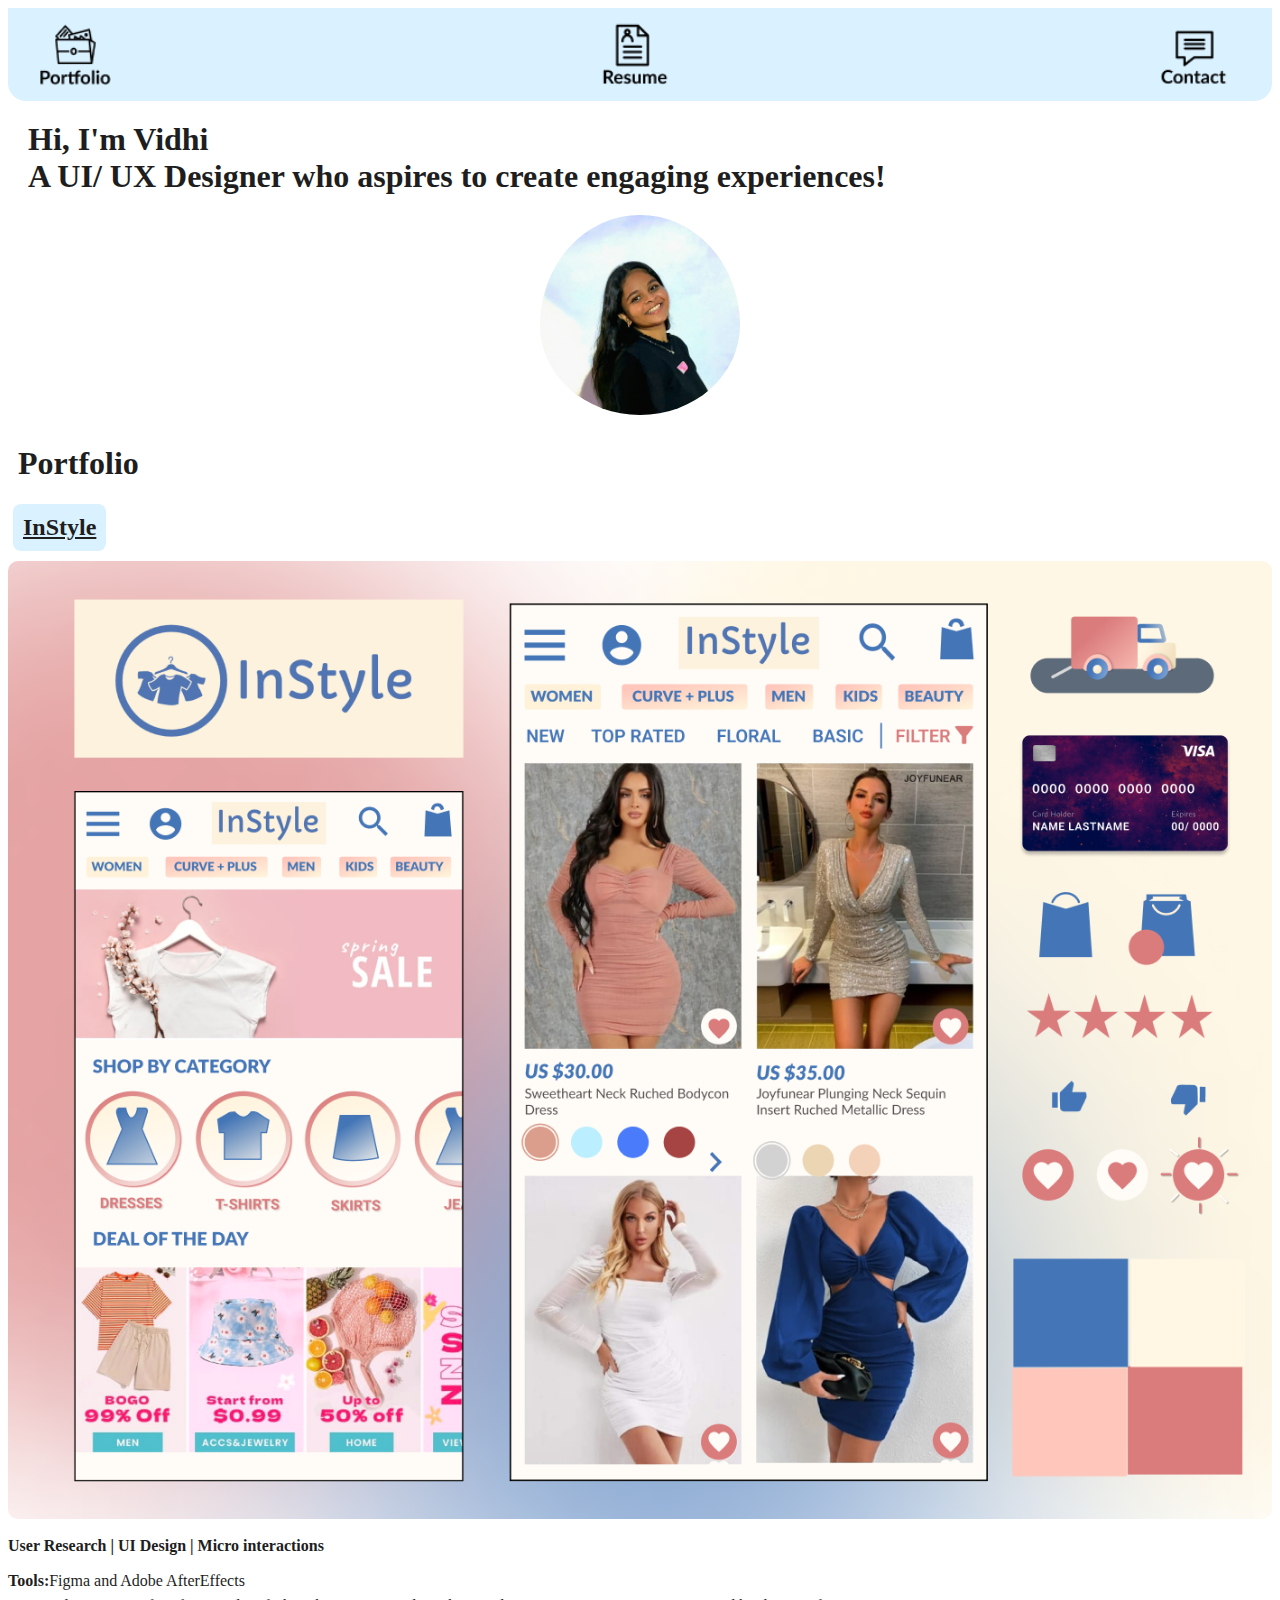
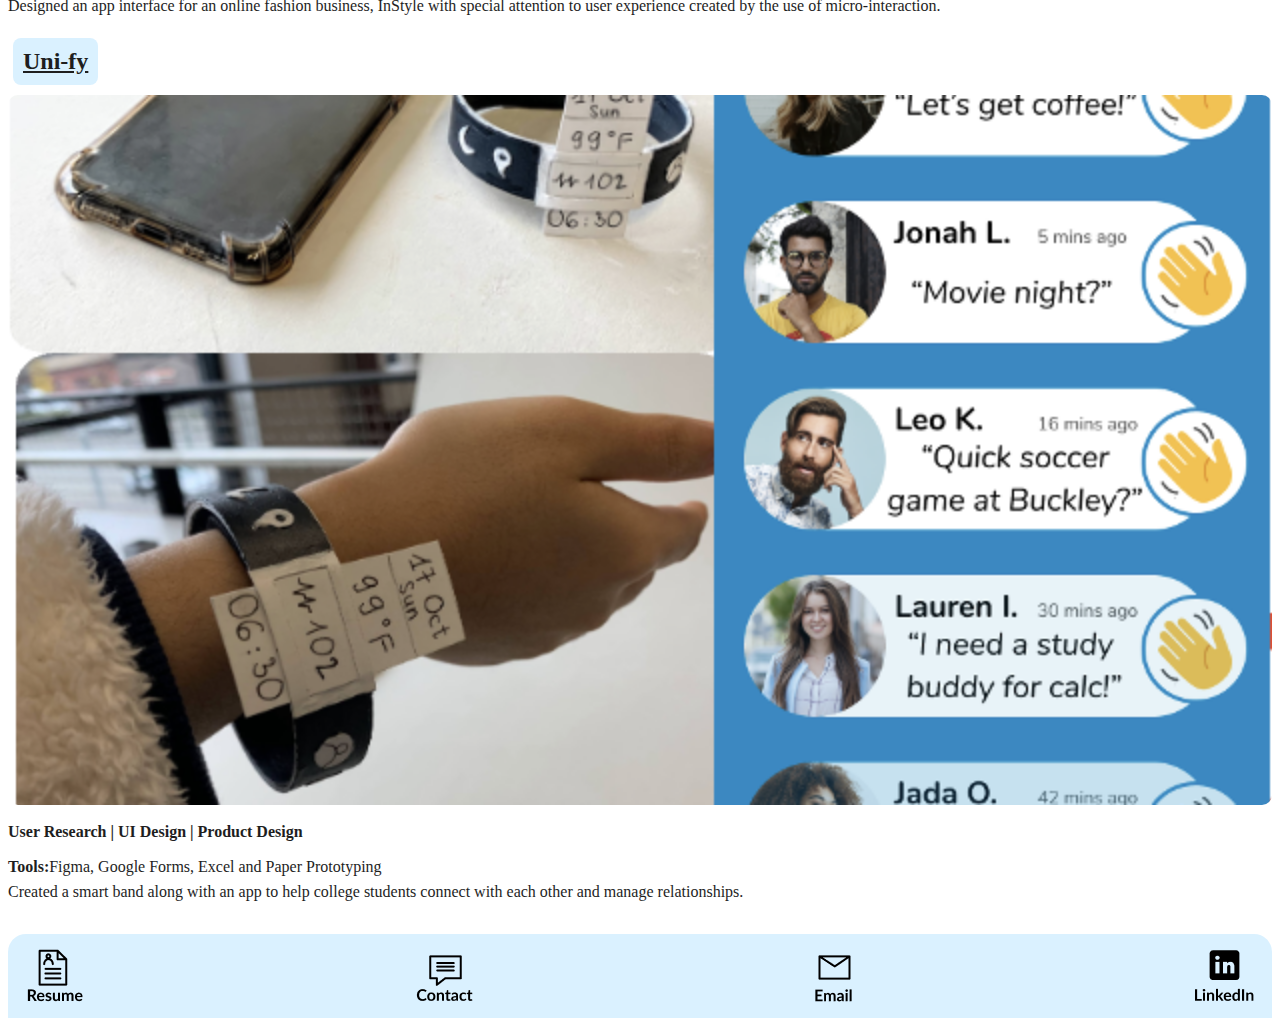
==== HTML/index.html @ ff603905 "changes" ====
<!DOCTYPE html>
<html lang="en-US">

<head>
    <meta charset="UTF-8">
    <meta name="viewport" content="width=device-width, initial-scale=1.0">
    <link rel="stylesheet" href="css/styles.css">
    <title> Home Page </title>
</head>
<body>
   <header>
    <nav>
        <a class = "a" href = "index.html"> <img class = "portfolio" src="images/portfolio.png" alt="portolfio icon" > </a>  
        <a class = "a" href = "reusume.html"> <img class = "resume" src="images/resume.png" alt="resume icon"></a>
        <a class = "a" href = "contact.html"><img class = "contact" src="images/contact.png" alt="contact icon"></a>
    </nav>
   </header>
   <main>
    <div class="intro">
         <h1 class = "intro-heading">
            Hi, I'm Vidhi<br>
            A UI/ UX Designer who aspires to create engaging experiences! </h1>
        <img class="personal-pic" src="images/self.jpeg" alt="Personal picture against a circular background">
    </div>


    <div> <h1>Portfolio</h1>
      
    <div class="intro-portfolio">
        <h2><a class="title" href="Instyle.html">InStyle</a></h2>
        <img class="img" src="images/InStyle.png" alt="Instyle Project cover image">
        <p class="sub-category"><strong>User Research | UI Design | Micro interactions</strong></p>
        <p class="sub-category"><strong>Tools:</strong>Figma and Adobe AfterEffects<br>
        Designed an app interface for an online fashion business, InStyle with special attention to user experience created by the use of micro-interaction.</p>

        <h2><a class="title" href="unify.html">Uni-fy</a></h2>
        <img class="img" src="images/Unify.png" alt="Unify Project cover image">
        <p class="sub-category"><strong>User Research | UI Design | Product Design </strong></p>
        <p class="sub-category-end"><strong>Tools:</strong>Figma, Google Forms, Excel and Paper Prototyping<br>
        Created a smart band along with an app to help college students connect with each other and manage relationships.</p>
    </div>
    </div>
    <footer>
        <a class = "f" href = "reusume.html"> <img src="images/resume.png" alt="resume icon"></a>
        <a class = "f" href = "contact.html"><img src="images/contact.png" alt="contact icon"></a>
        <a class = "f"href ="mailto:vps43@drexel.edu" target="_blank" rel="noopener noreferrer"> <img src = "images/email-logo.png" alt="email logo"></a> 
        <a class="f" href="https://www.linkedin.com/in/vidhi-shah-226502219/" target="_blank" rel="noopener noreferrer"><img src="images/linkedin.png" alt ="linkedIn Logo"></a>
    </footer>
   </main>
</body>
---- HTML/css/styles.css ----
@font-face {
    font-family: "Roboto-black";
    src: url(fonts/Roboto-Black.ttf) format("truetype")
}
@font-face {
    font-family: "Roboto-bold";
    src: url(fonts/Roboto-Bold.ttf) format("truetype")
}
@font-face {
    font-family: "Roboto-medium";
    src: url(fonts/Roboto-Medium.ttf) format("truetype")
}
@font-face {
    font-family: "Roboto-regular";
    src: url(fonts/Roboto-Regular.ttf) format("truetype")
}
@font-face {
    font-family: "Roboto-light";
    src: url(fonts/Roboto-Light.ttf) format("truetype")
}
@font-face {
    font-family: "Roboto-thin";
    src: url(fonts/Roboto-Thin.ttf) format("truetype")
}
@font-face {
    font-family: "Lato-Regular";
    src: url(fonts/Lato-Regular.ttf) format("truetype")
}
@font-face {
    font-family: "Lato-Bold";
    src: url(fonts/Lato-Bold.ttf) format("truetype")
}

:root {
--Roboto-black:"Roboto-black";
--Roboto-bold:"Roboto-bold";
--Roboto-medium:"Roboto-medium";
--Roboto-regular:"Roboto-regular";
--Roboto-light:"Roboto-light";
--Roboto-thin:"Roboto-thin";
--Lato-Regular:"Lato-Regular";
--Lato-Bold:"Lato-Bold";

--blue:#137BC7;
--grey:#4A4A4A;
--black:#1E1E1E;
--lightBlue: #DAF1FF;
--pink: #f6dadb;
--unifyBlue:#c6e7ff; 

}

h1{
    font-family: var(--Roboto-bold);
    color:#1E1E1E;
    margin-top: 10px;
    margin-left: 10px;
    margin-right: 10px;
}

h2{
    font-family: var(--Roboto-medium);
    color:#1E1E1E;
    margin-top: 20px;
    margin-bottom: 10px;
}
p{
    font-family: var(--Lato-Regular);
    color:#1E1E1E;
    margin-left: 10px;
    margin-top:0px;
    margin-bottom: 10px;
    line-height: 25px;
}
.subtopic:hover{
    color:#137BC7;
}
.title:hover{
    color:#137BC7; 
}
.img{
    width:100%;
    margin-bottom: 10px;
    border-radius: 10px;
}
nav{
    font-family: var(--Lato-Bold);
    background-color: #DAF1FF;
    padding:10px;
    border-radius: 0px 0px 18px 18px;
    margin-bottom: 20px;
    color: #1E1E1E;
}

.intro-heading{
    margin: auto; 
    padding-left:20px;
    padding-right: 20px;
    padding-bottom:20px;
 }
.personal-pic{ 
    display: block;
    margin: auto;
    border-radius: 50%;
    max-width: 200px;
    padding-bottom:20px;

}

footer{
    font-family: var(--Lato-Bold);
    background-color: #DAF1FF;
    padding: 10px; 
    border-radius: 18px 18px 0px 0px;
    margin-top: 30px;
    display: flex;
    flex-direction: row;
    flex-wrap:nowrap;
    justify-content: space-between;
    align-items: center;
    align-content: space-between;
}
.subtopic{
    margin-top: 20px;
    margin-bottom: 10px;
}

a:link {
    color:#1E1E1E;
  }
  
a:visited {
    color: #4A4A4A;
  }
  
a:hover {
    color:#137BC7;
  }
  
a:active {
    color: #137BC7;
    text-decoration: underline;
  }
  .title{
    display: inline-block;
    background-color:#DAF1FF;
    border-radius: 8px;
    padding: 10px;
    text-align: center;
  }
 
  a{
    margin-left: 5px;
    margin-right: 5px;

}

.Instyle{
    border-radius: 8px;
    background-color:var(--pink);
    padding:10px;
}
button{
  color:#DAF1FF;
  background-color: #137BC7;
  padding-left: 13px;
  padding-right: 13px;
  padding-top: 5px;
  padding-bottom: 5px;
  text-align: center;
  float: right;
  border-radius: 8px;
  border-color: none;
}
.send{
    color:#DAF1FF;
    background-color: #137BC7;
    padding-left: 13px;
    margin-top: 10px;
    padding-right: 13px;
    padding-top: 5px;
    padding-bottom: 5px;
    text-align: center;
    float: right;
    border-radius: 8px;
    border-color: none;
  }
button:hover{
    color:#DAF1FF;
  background-color: #1E1E1E;
}
button.previous{
    float: left;  
}
.unify{
    background-color:#c6e7ff;
    padding:10px;
    border-radius: 8px;
}

#fcf-form {
    display:block;
}


.fcf-form-group {
    margin-bottom: 20px;
}

.fcf-input-group {
    position: relative;
    display: -ms-flexbox;
    display: flex;
    -ms-flex-wrap: wrap;
    flex-wrap: wrap;
    -ms-flex-align: stretch;
    align-items: stretch;
    width: 100%;
}

.fcf-form-control {
    display: block;
    width: 100%;
    padding: 20px;
    line-height: 1.5;
    color:#1E1E1E;
    background-color:#c6e7ff;
    background-clip: padding-box;
    border: 1px solid #c6e7ff;
    border-radius: 8px;
}
.form{
    margin-top: 20px;
    margin-bottom:5px;

}
.nyt{
    border: 1px solid #1E1E1E;
}

nav {
    display: flex;
    flex-direction: row;
    flex-wrap:nowrap;
    justify-content: space-between;
    align-items: center;
    align-content: space-between;
  }

.a{
    width: 75%;
    margin-left:20px;
    align-items: center;
    justify-content:center;
    border-radius: 0px;
    padding:0px;
    align-self: center;
    max-width: 100px;
}
.f{
    max-width: 100px;
}
img{
    width:100%;
}
.resume{
    width:75%;
}
.contact{
    width:75%;
}
.portfolio{
    width:75%;
}

.border{
    border: solid #1E1E1E 1px;
    margin-top: 20px;  
}
.sub-category{
    margin-left: 0px;
}
.sub-category-end{
    margin-left:0px;
    margin-bottom:0px;
}
.duration{
    margin-top: 10px;
}
.topic{
    margin-left: 10px;
}
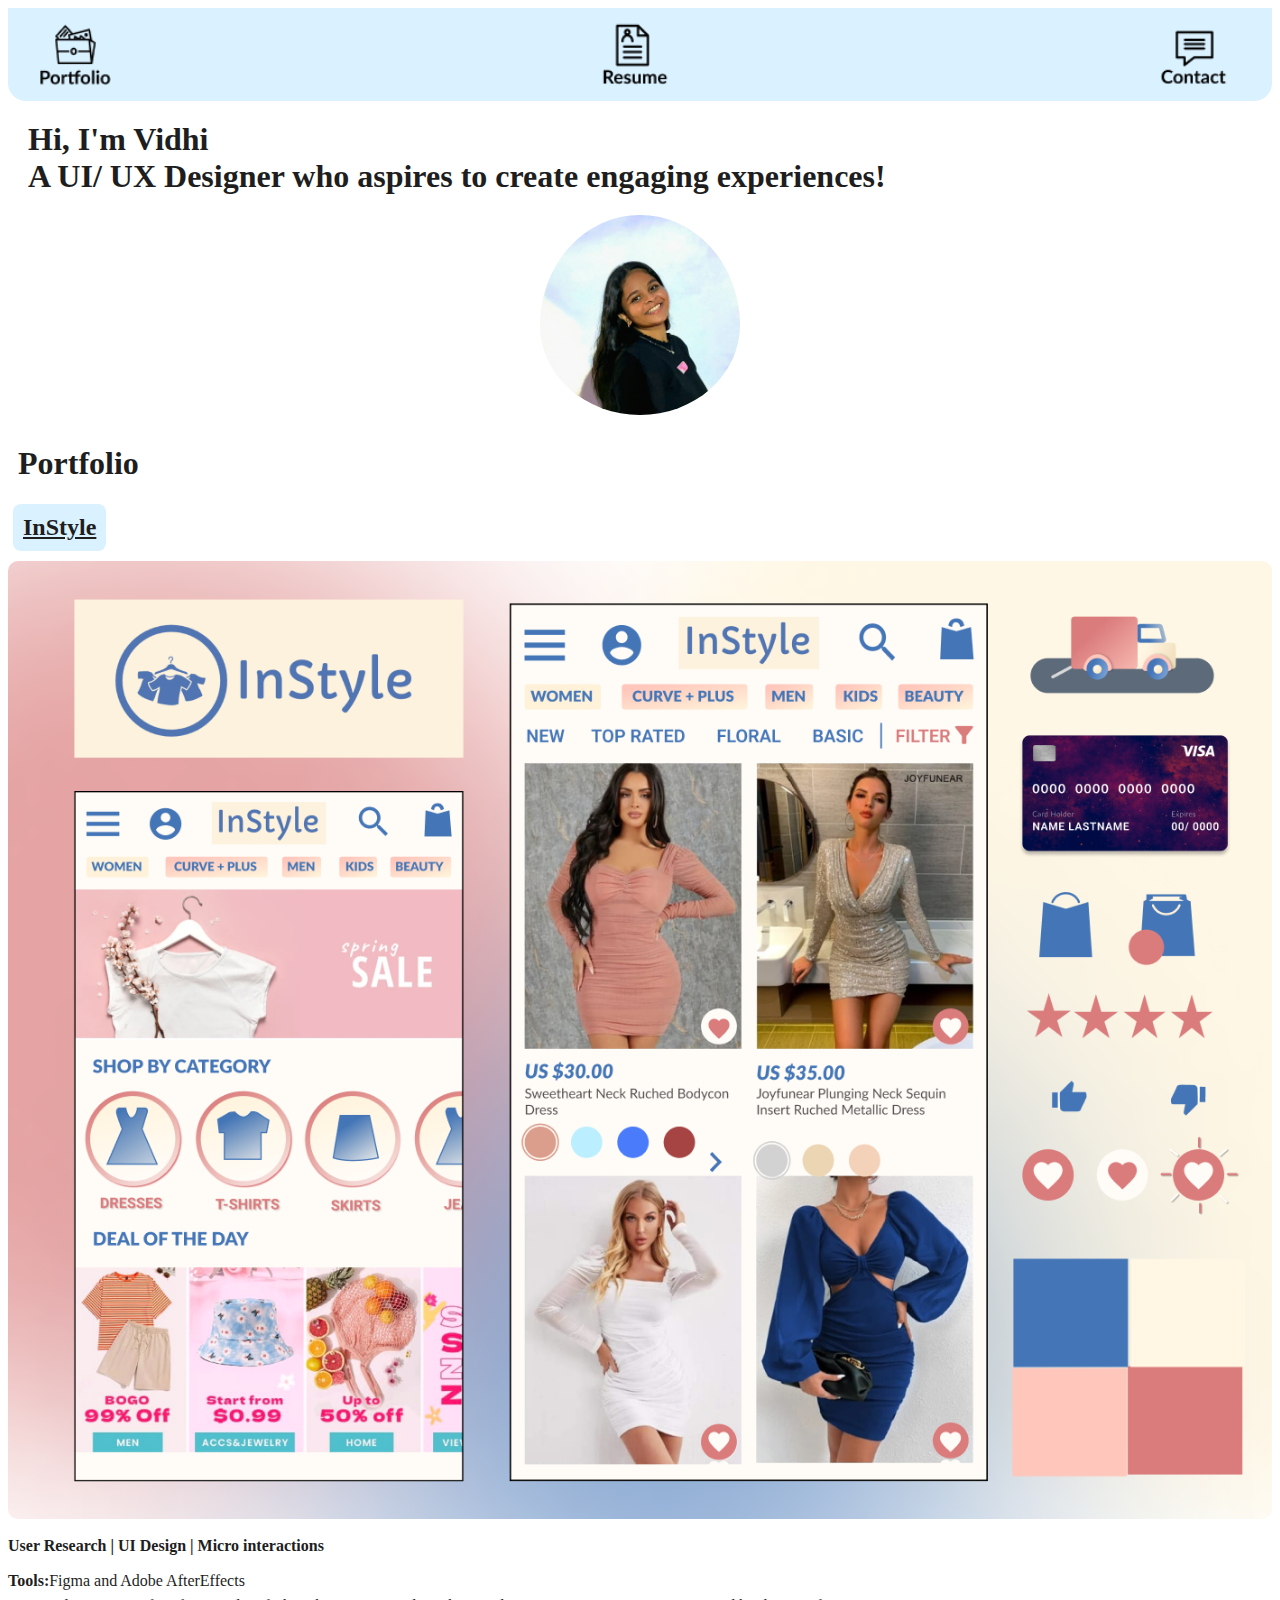
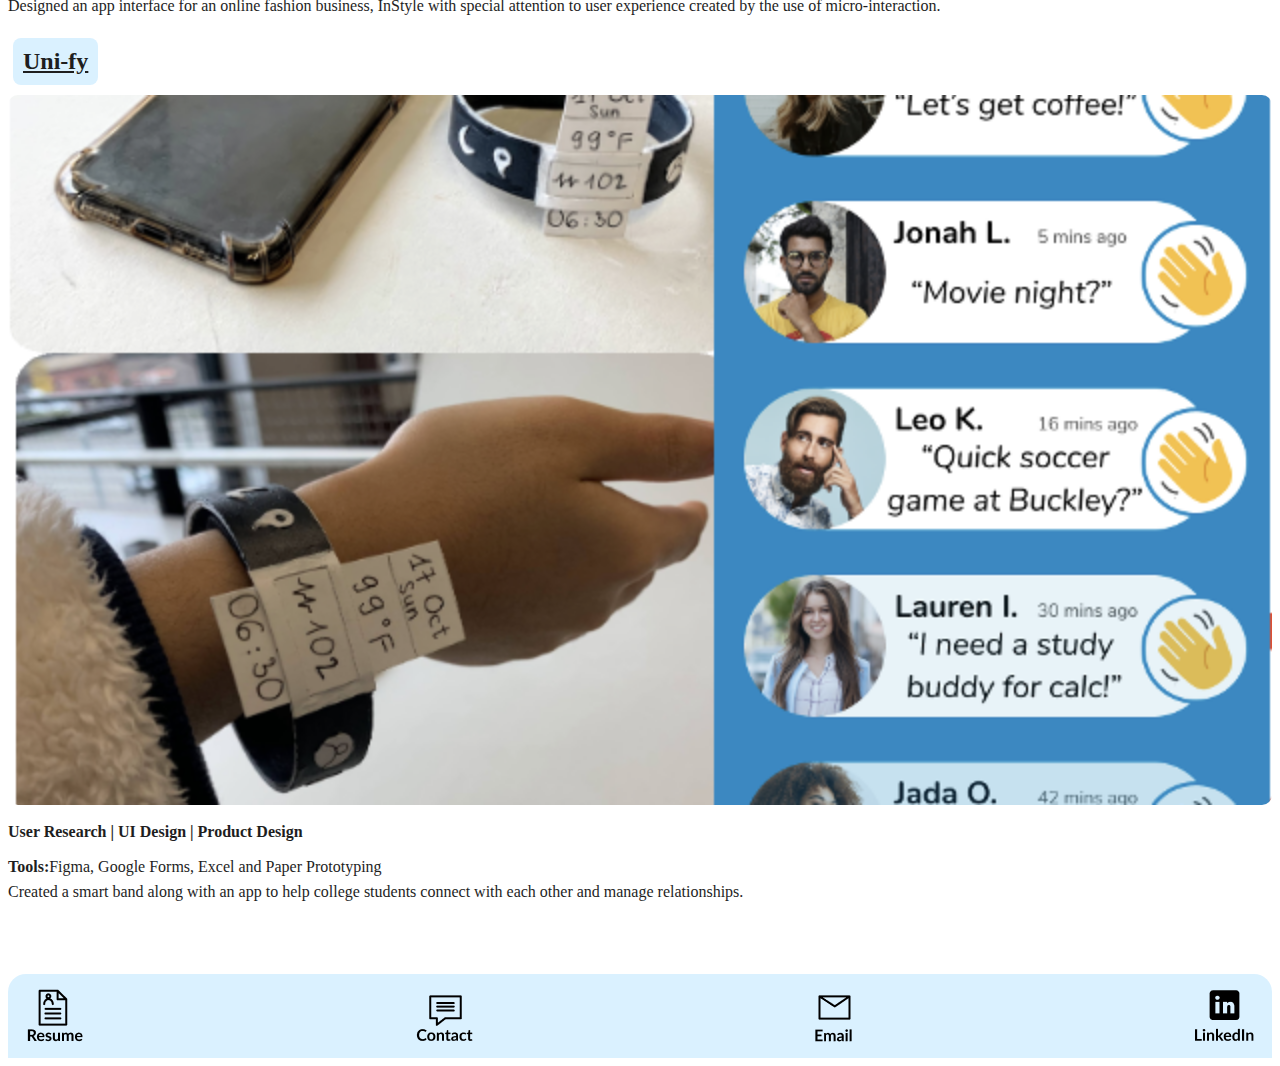
==== commit 27f0737d: "final changes" ====
--- a/HTML/index.html
+++ b/HTML/index.html
@@ -43,7 +43,7 @@
     <footer>
         <a class = "f" href = "reusume.html"> <img src="images/resume.png" alt="resume icon"></a>
         <a class = "f" href = "contact.html"><img src="images/contact.png" alt="contact icon"></a>
-        <a class = "f"href ="mailto:vps43@drexel.edu" target="_blank" rel="noopener noreferrer"> <img src = "images/email-logo.png" alt="email logo"></a> 
+        <a class = "f" href ="mailto:vps43@drexel.edu" target="_blank" rel="noopener noreferrer"> <img src = "images/email-logo.png" alt="email logo"></a> 
         <a class="f" href="https://www.linkedin.com/in/vidhi-shah-226502219/" target="_blank" rel="noopener noreferrer"><img src="images/linkedin.png" alt ="linkedIn Logo"></a>
     </footer>
    </main>
--- a/HTML/css/styles.css
+++ b/HTML/css/styles.css
@@ -112,7 +112,7 @@
     background-color: #DAF1FF;
     padding: 10px; 
     border-radius: 18px 18px 0px 0px;
-    margin-top: 30px;
+    margin-top: 70px;
     display: flex;
     flex-direction: row;
     flex-wrap:nowrap;
@@ -170,7 +170,8 @@
   text-align: center;
   float: right;
   border-radius: 8px;
-  border-color: none;
+  margin-right: 10px;
+  margin-left: 10px;
 }
 .send{
     color:#DAF1FF;
@@ -183,7 +184,6 @@
     text-align: center;
     float: right;
     border-radius: 8px;
-    border-color: none;
   }
 button:hover{
     color:#DAF1FF;
@@ -291,3 +291,25 @@
     margin-left: 10px;
 }
 
+
+.next{
+    display: flex;
+    justify-content: flex-end;
+    color:#DAF1FF;
+    padding-left: 15px;
+    padding-right: 15px;
+    padding-top: 5px;
+    padding-bottom: 5px;
+    border-radius: 8px;
+    margin-right: 10px;
+    margin-left: 10px;
+    text-decoration: none;
+    font-weight: bold;
+    border: solid 2.5px #137BC7;
+}
+
+.video{
+    width:100%;
+    border-radius: 8px;
+}
+
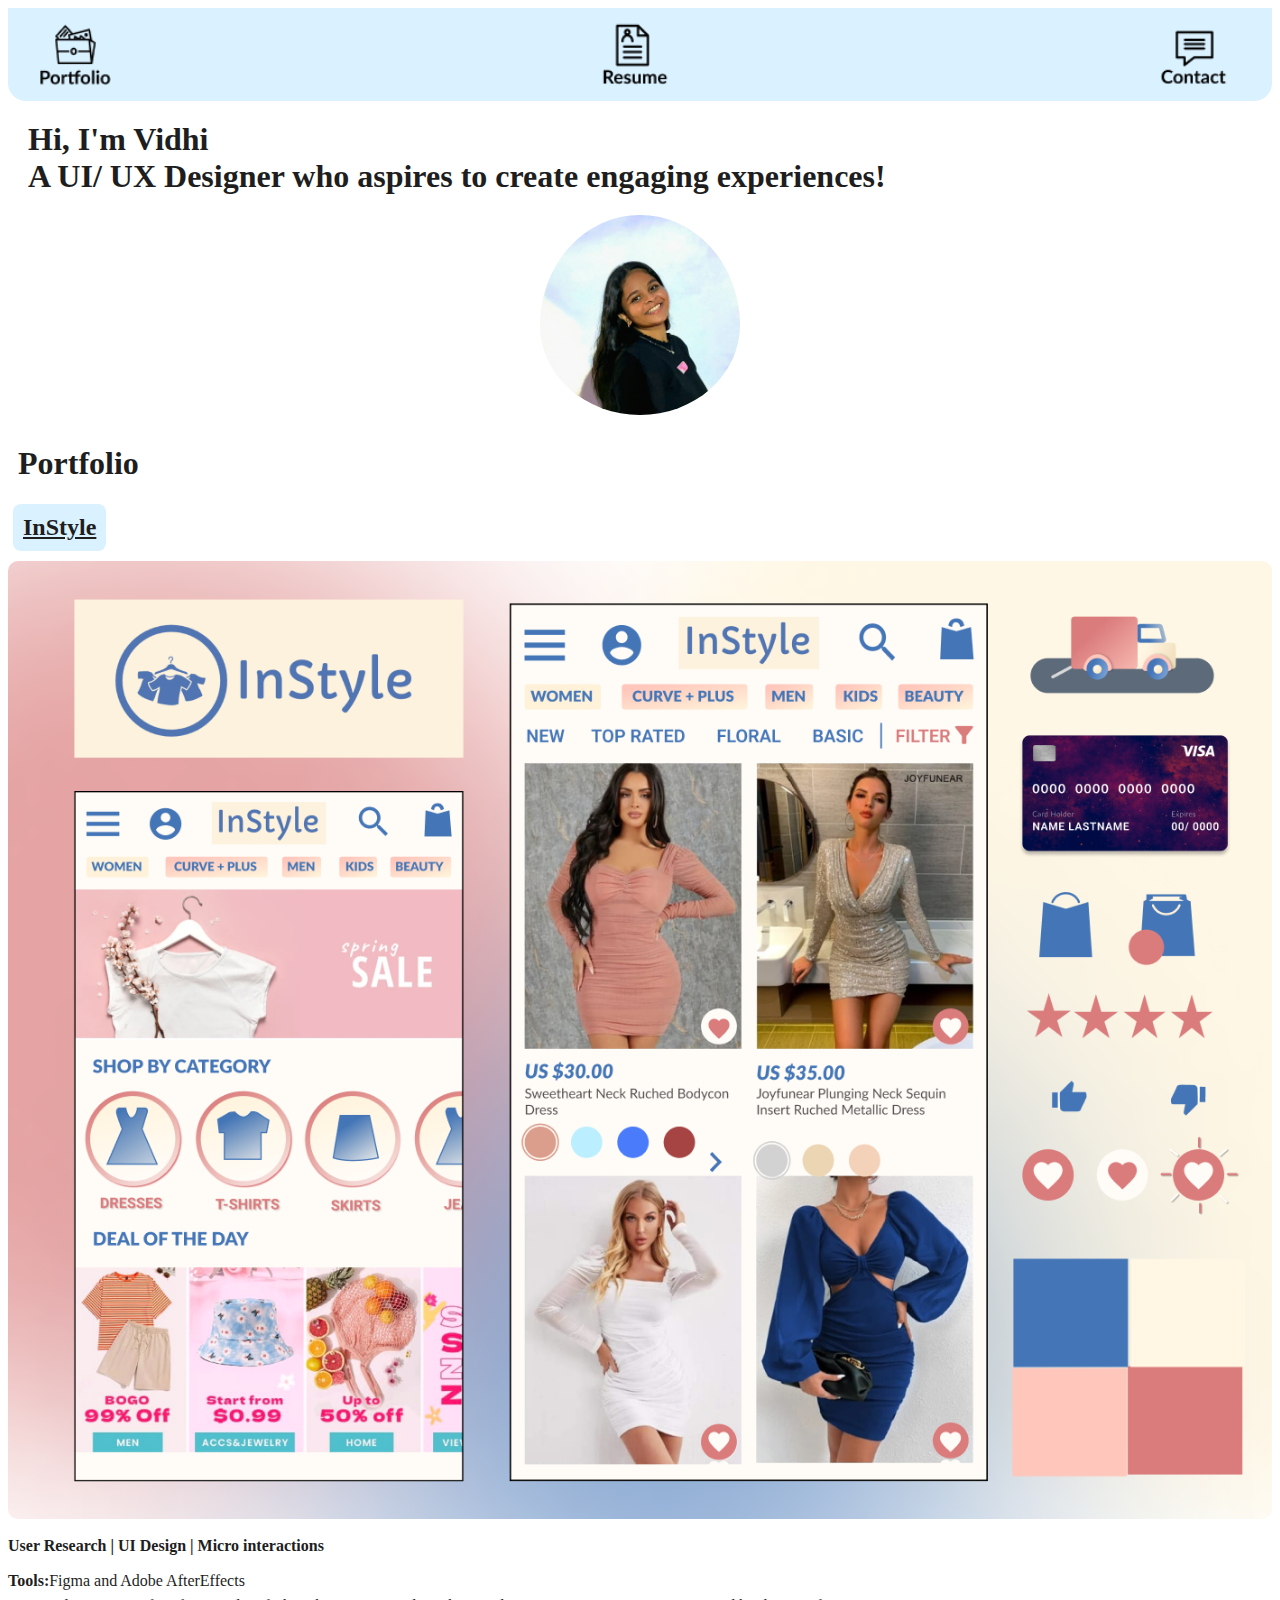
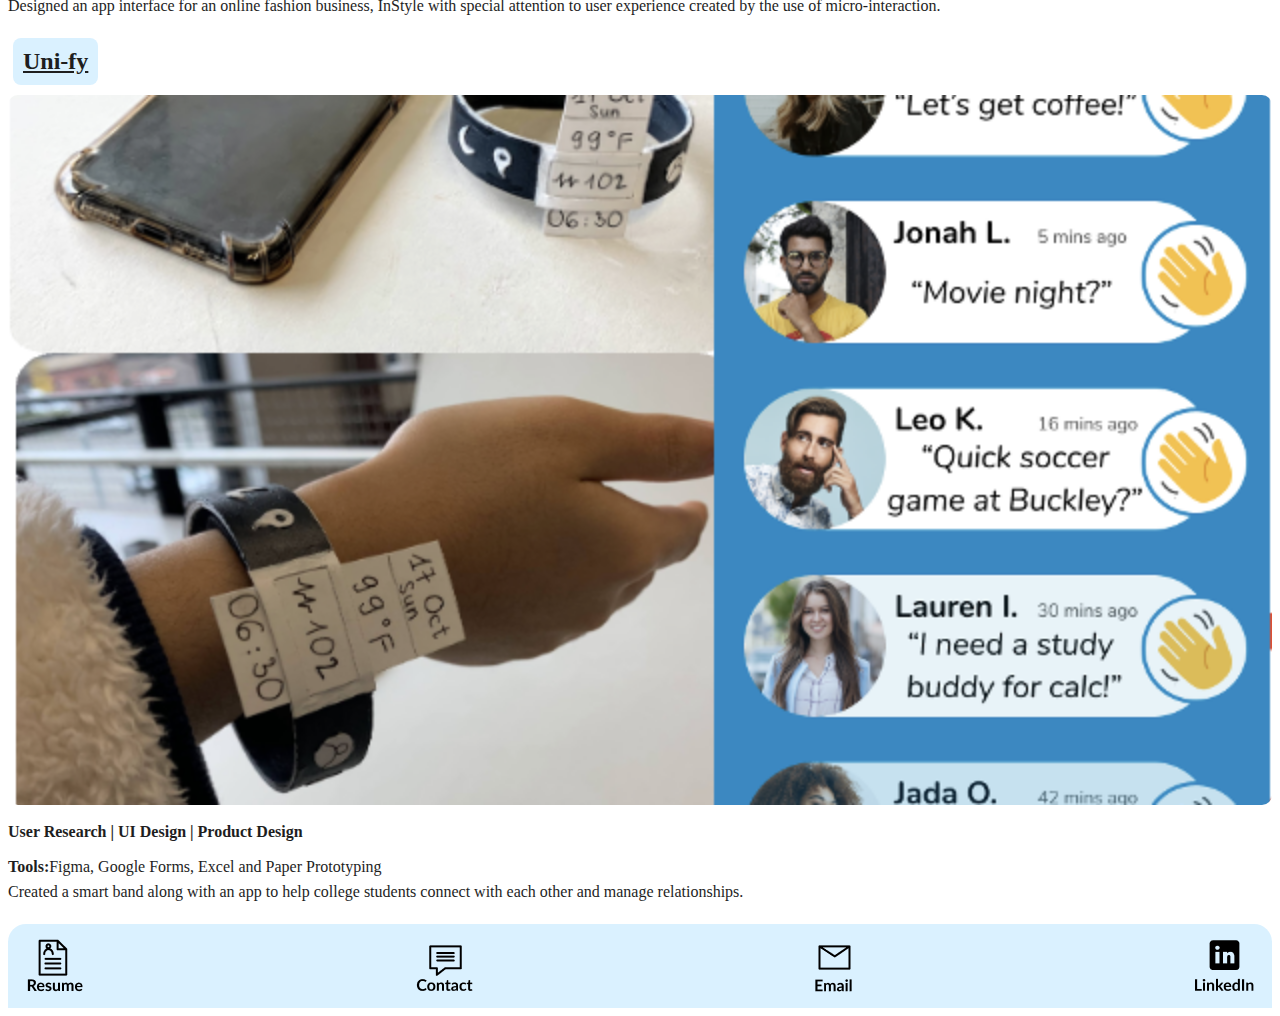
==== commit 3e8ccab1: "footer margin - index + resume" ====
--- a/HTML/index.html
+++ b/HTML/index.html
@@ -40,7 +40,7 @@
         Created a smart band along with an app to help college students connect with each other and manage relationships.</p>
     </div>
     </div>
-    <footer>
+    <footer class = "margin">
         <a class = "f" href = "reusume.html"> <img src="images/resume.png" alt="resume icon"></a>
         <a class = "f" href = "contact.html"><img src="images/contact.png" alt="contact icon"></a>
         <a class = "f" href ="mailto:vps43@drexel.edu" target="_blank" rel="noopener noreferrer"> <img src = "images/email-logo.png" alt="email logo"></a> 
--- a/HTML/css/styles.css
+++ b/HTML/css/styles.css
@@ -312,4 +312,7 @@
     width:100%;
     border-radius: 8px;
 }
-
+.margin{
+    margin-top: 20px;
+}
+
